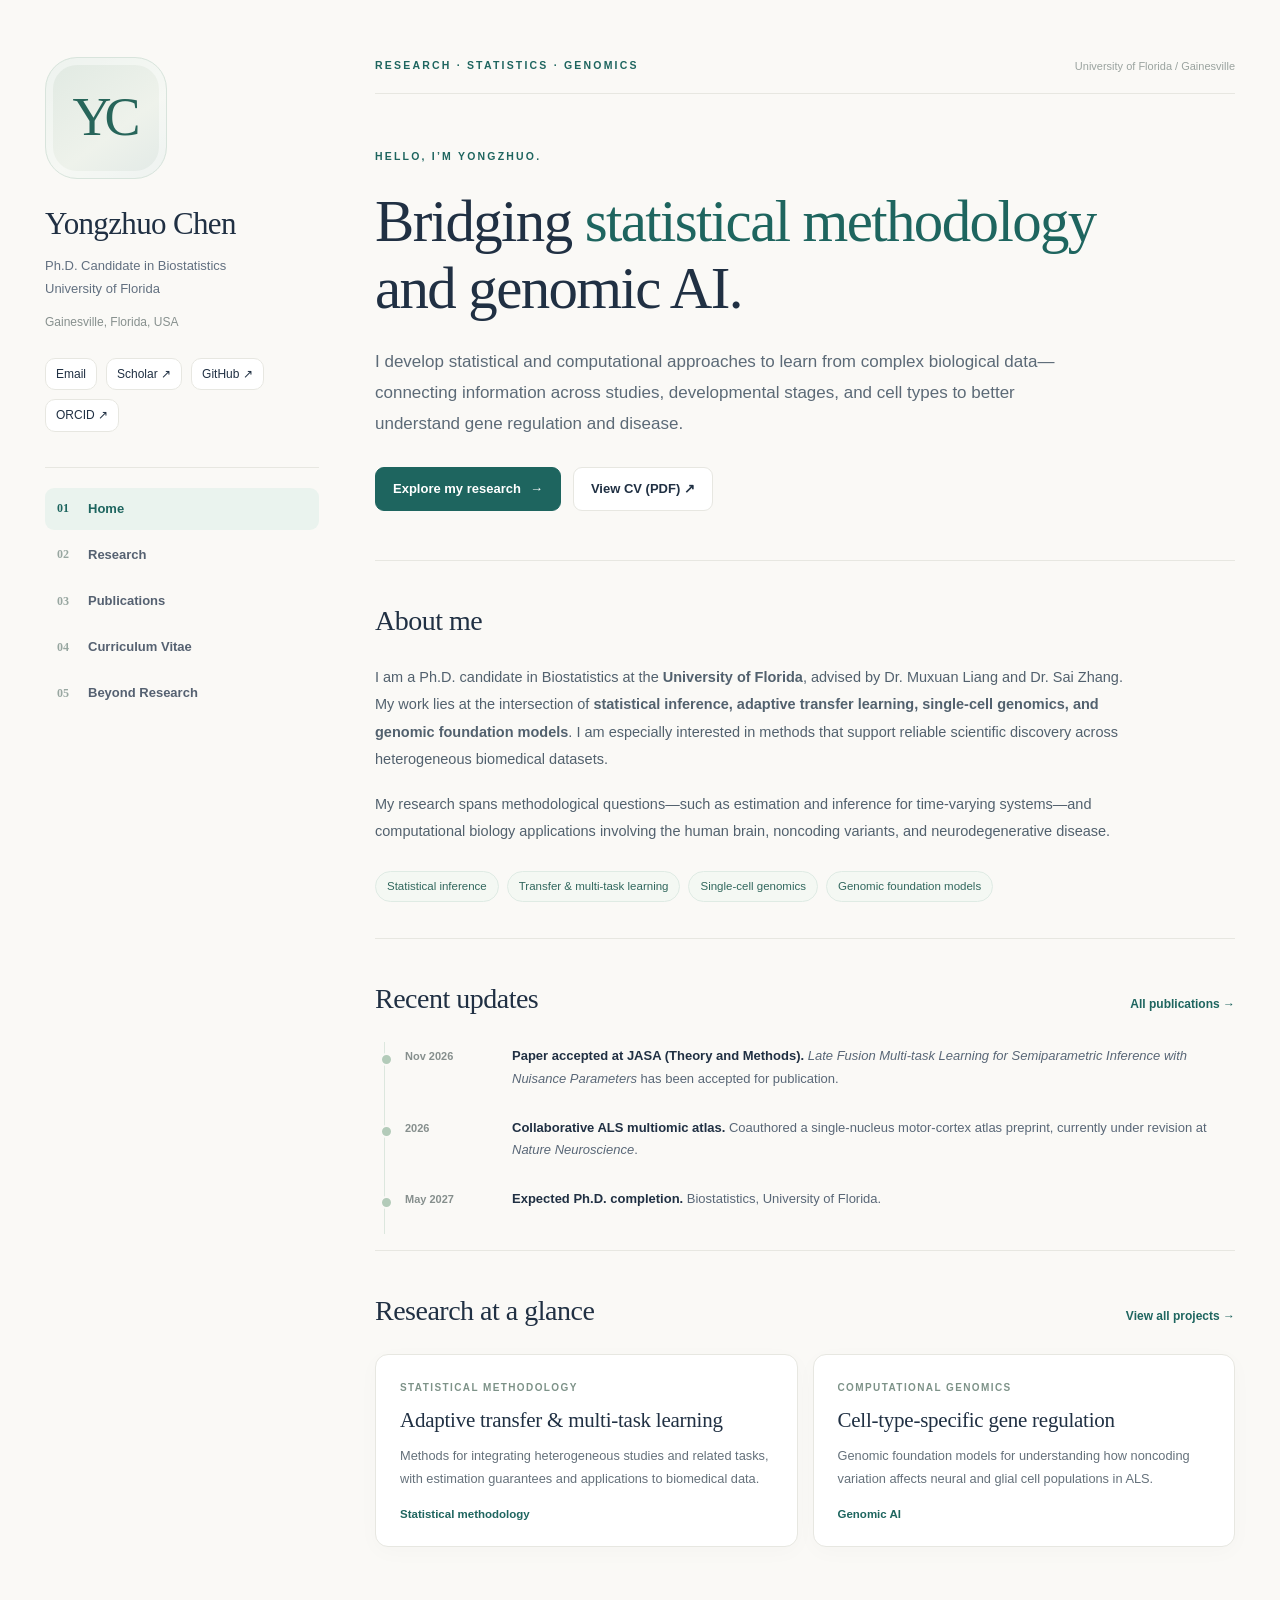
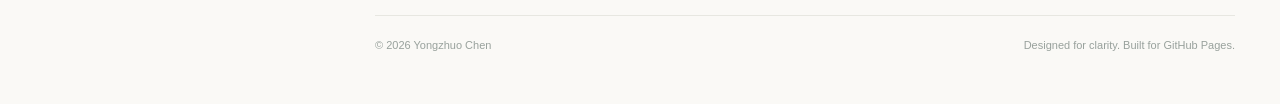
==== index.html @ 1cba3f90 "Publish Yongzhuo Chen academic homepage with research, publications, CV and beyond research" ====
<!doctype html>
<html lang="en"><head><meta charset="utf-8"><meta name="viewport" content="width=device-width, initial-scale=1">
<title>Home | Yongzhuo Chen</title><meta name="description" content="Yongzhuo Chen is a Ph.D. candidate in Biostatistics at the University of Florida, working on statistical inference, adaptive transfer learning, and genomic foundation models.">
<meta name="theme-color" content="#faf9f6"><meta property="og:title" content="Home | Yongzhuo Chen"><meta property="og:description" content="Yongzhuo Chen is a Ph.D. candidate in Biostatistics at the University of Florida, working on statistical inference, adaptive transfer learning, and genomic foundation models."><meta property="og:type" content="website">
<link rel="stylesheet" href="assets/style.css"><script defer src="assets/site.js"></script>
<link rel="icon" href="assets/favicon.svg" type="image/svg+xml">
<script type="application/ld+json">{"@context":"https://schema.org","@type":"Person","name":"Yongzhuo Chen","affiliation":{"@type":"CollegeOrUniversity","name":"University of Florida"},"jobTitle":"Ph.D. Candidate in Biostatistics","sameAs":["https://github.com/Yongzhuo-Chen","https://scholar.google.com/citations?hl=en&user=cj1ih1wAAAAJ","https://orcid.org/0009-0006-7925-9913"]}</script>
</head><body><a class="skip" href="#main">Skip to content</a><div class="site">
<aside class="sidebar"><div class="sidebar-inner"><a href="index.html" aria-label="Go to homepage" style="text-decoration:none"><div class="portrait" role="img" aria-label="YC monogram"><span>YC</span></div></a>
<h2 class="name">Yongzhuo Chen</h2><p class="role">Ph.D. Candidate in Biostatistics<br>University of Florida</p><p class="location">Gainesville, Florida, USA</p>
<div class="social"><a href="mailto:chen.yongzhuo@ufl.edu">Email</a><a href="https://scholar.google.com/citations?hl=en&user=cj1ih1wAAAAJ" target="_blank" rel="noopener noreferrer">Scholar ↗</a><a href="https://github.com/Yongzhuo-Chen" target="_blank" rel="noopener noreferrer">GitHub ↗</a><a href="https://orcid.org/0009-0006-7925-9913" target="_blank" rel="noopener noreferrer">ORCID ↗</a></div>
<nav class="nav" aria-label="Main navigation"><a href="index.html" class="active" aria-current=page><span class="num">01</span>Home</a><a href="research.html" class="" ><span class="num">02</span>Research</a><a href="publications.html" class="" ><span class="num">03</span>Publications</a><a href="cv.html" class="" ><span class="num">04</span>Curriculum Vitae</a><a href="beyond-research.html" class="" ><span class="num">05</span>Beyond Research</a></nav></div></aside>
<main id="main" class="main"><div class="topline"><span class="eyebrow">Research · Statistics · Genomics</span><small>University of Florida / Gainesville</small></div>
<header class="hero"><div class="eyebrow" style="margin-bottom:22px">HELLO, I’M YONGZHUO.</div>
<h1>Bridging <em>statistical methodology</em> and genomic AI.</h1>
<p class="lead">I develop statistical and computational approaches to learn from complex biological data—connecting information across studies, developmental stages, and cell types to better understand gene regulation and disease.</p>
<div class="buttonrow"><a class="btn primary" href="research.html">Explore my research <span aria-hidden="true">→</span></a><a class="btn" href="assets/Yongzhuo_Chen_CV.pdf" target="_blank" rel="noopener">View CV (PDF) ↗</a></div></header>
<section class="section"><div class="section-header"><h2>About me</h2></div><p class="about">I am a Ph.D. candidate in Biostatistics at the <strong>University of Florida</strong>, advised by Dr. Muxuan Liang and Dr. Sai Zhang. My work lies at the intersection of <strong>statistical inference, adaptive transfer learning, single-cell genomics, and genomic foundation models</strong>. I am especially interested in methods that support reliable scientific discovery across heterogeneous biomedical datasets.</p>
<p class="about">My research spans methodological questions—such as estimation and inference for time-varying systems—and computational biology applications involving the human brain, noncoding variants, and neurodegenerative disease.</p>
<div class="interest-tags"><span class="tag">Statistical inference</span><span class="tag">Transfer &amp; multi-task learning</span><span class="tag">Single-cell genomics</span><span class="tag">Genomic foundation models</span></div></section>
<section class="section"><div class="section-header"><h2>Recent updates</h2><a class="more" href="publications.html">All publications →</a></div>
<div class="timeline"><div class="event"><span class="date">Nov 2026</span><p><strong>Paper accepted at JASA (Theory and Methods).</strong> <em>Late Fusion Multi-task Learning for Semiparametric Inference with Nuisance Parameters</em> has been accepted for publication.</p></div>
<div class="event"><span class="date">2026</span><p><strong>Collaborative ALS multiomic atlas.</strong> Coauthored a single-nucleus motor-cortex atlas preprint, currently under revision at <em>Nature Neuroscience</em>.</p></div>
<div class="event"><span class="date">May 2027</span><p><strong>Expected Ph.D. completion.</strong> Biostatistics, University of Florida.</p></div></div></section>
<section class="section"><div class="section-header"><h2>Research at a glance</h2><a class="more" href="research.html">View all projects →</a></div><div class="project-grid"><article class="project"><div class="kicker">STATISTICAL METHODOLOGY</div><h3>Adaptive transfer &amp; multi-task learning</h3><p>Methods for integrating heterogeneous studies and related tasks, with estimation guarantees and applications to biomedical data.</p><div class="meta">Statistical methodology</div></article><article class="project"><div class="kicker">COMPUTATIONAL GENOMICS</div><h3>Cell-type-specific gene regulation</h3><p>Genomic foundation models for understanding how noncoding variation affects neural and glial cell populations in ALS.</p><div class="meta">Genomic AI</div></article></div></section>
<footer class="footer"><span>© 2026 Yongzhuo Chen</span><span>Designed for clarity. Built for GitHub Pages.</span></footer></main></div></body></html>
---- assets/style.css ----
:root{--bg:#faf9f6;--panel:#fff;--ink:#203043;--muted:#627080;--line:#e7e7e1;--accent:#1e655f;--accent-soft:#eaf3ee;--ochre:#bd8b40;--nav:#f3f5f2;--shadow:0 18px 56px rgba(27,44,56,.065)}
*{box-sizing:border-box}html{scroll-behavior:smooth}body{margin:0;background:var(--bg);color:var(--ink);font-family:Inter,-apple-system,BlinkMacSystemFont,"Segoe UI",Arial,sans-serif;font-size:15px;line-height:1.7;-webkit-font-smoothing:antialiased}a{color:var(--accent);text-decoration:none}a:hover{text-decoration:underline}a:focus-visible,button:focus-visible{outline:2px solid var(--accent);outline-offset:4px}.skip{position:absolute;top:-80px;left:12px;background:white;padding:6px;z-index:50}.skip:focus{top:12px}.site{width:min(1240px,calc(100% - 90px));margin:0 auto;display:grid;grid-template-columns:274px minmax(0,1fr);gap:56px;min-height:100vh}.sidebar{padding:57px 0 40px;position:relative}.sidebar-inner{position:sticky;top:45px}.portrait{width:122px;height:122px;border-radius:32px;display:grid;place-items:center;background:linear-gradient(144deg,#e0e9e2,#eef2eb 60%,#e1e9e6);border:1px solid #d8e4dc;box-shadow:inset 0 0 0 7px rgba(255,255,255,.42);color:#27655a;font-family:Georgia,"Times New Roman",serif;font-size:54px;letter-spacing:-7px;margin-bottom:27px}.portrait span{transform:translateX(-3px)}.name{font-family:Georgia,"Times New Roman",serif;font-size:31px;font-weight:normal;line-height:1.19;letter-spacing:-.65px;margin:0 0 12px}.role{font-size:13px;line-height:1.75;color:var(--muted);margin:0 0 12px}.location{font-size:12px;color:#87908e;margin:0 0 25px}.social{display:flex;gap:9px;flex-wrap:wrap;margin-bottom:35px}.social a{font-size:12px;display:inline-flex;align-items:center;gap:5px;color:var(--ink);border:1px solid var(--line);border-radius:10px;background:white;padding:5px 10px;transition:background .2s,border-color .2s}.social a:hover{background:var(--accent-soft);border-color:#bed6c9;text-decoration:none}.nav{border-top:1px solid var(--line);padding-top:20px;display:flex;flex-direction:column;gap:4px}.nav a{color:#556171;font-size:13px;font-weight:550;display:flex;align-items:center;gap:12px;padding:10px 12px;border-radius:9px;transition:all .2s}.nav a:hover{background:#eff2ed;text-decoration:none;color:var(--accent)}.nav a.active{background:var(--accent-soft);color:var(--accent);font-weight:700}.nav .num{font-family:Georgia,serif;font-size:12px;color:#98a7a1;min-width:19px}.nav a.active .num{color:var(--accent)}.main{min-width:0;padding:57px 0 50px}.topline{display:flex;align-items:center;justify-content:space-between;border-bottom:1px solid var(--line);padding-bottom:17px;margin-bottom:54px;gap:15px}.eyebrow{font-size:10.5px;font-weight:750;letter-spacing:2.2px;text-transform:uppercase;color:var(--accent)}.topline small{font-size:11px;color:#9aa39f}.hero{padding-bottom:49px}.hero h1,.page-title{font-family:Georgia,"Times New Roman",serif;font-size:clamp(38px,4.6vw,59px);line-height:1.14;letter-spacing:-1.6px;font-weight:normal;margin:0 0 25px;max-width:790px}.hero h1 em{font-style:normal;color:var(--accent)}.lead{font-size:17px;line-height:1.82;color:#5c6a77;max-width:720px;margin:0 0 27px}.buttonrow{display:flex;align-items:center;flex-wrap:wrap;gap:12px}.btn{display:inline-flex;align-items:center;justify-content:center;gap:9px;font-size:13px;font-weight:650;border:1px solid var(--line);border-radius:9px;padding:10px 17px;background:white;color:var(--ink);transition:all .2s}.btn.primary{background:var(--accent);border-color:var(--accent);color:white}.btn:hover{text-decoration:none;transform:translateY(-1px);box-shadow:0 6px 22px rgba(0,0,0,.08)}.section{padding:42px 0 16px;border-top:1px solid var(--line)}.section-header{display:flex;align-items:baseline;justify-content:space-between;gap:16px;margin-bottom:26px}.section h2,.section-header h2{font-family:Georgia,serif;font-size:28px;line-height:1.25;letter-spacing:-.5px;font-weight:normal;margin:0}.section-header .more{font-size:12px;font-weight:650;white-space:nowrap}.about{max-width:760px;color:#52616e;font-size:14.5px;line-height:1.9;margin:0 0 17px}.interest-tags{display:flex;flex-wrap:wrap;gap:8px;margin:25px 0 20px}.tag{display:inline-block;padding:5px 11px;border:1px solid #dfebe4;border-radius:25px;font-size:11.5px;color:#31675d;background:#f4f8f3}.timeline{border-left:1px solid #dce7de;margin-left:9px}.event{display:grid;grid-template-columns:90px 1fr;gap:17px;padding:3px 0 24px 20px;position:relative}.event:before{content:'';position:absolute;left:-5px;top:11px;width:9px;height:9px;border-radius:50%;background:#b3cbb9;border:2px solid var(--bg)}.date{font-size:11px;font-weight:650;color:#868f8d;padding-top:2px}.event p{font-size:13px;line-height:1.7;color:#596777;margin:0}.event strong{color:var(--ink);font-weight:650}.project-grid{display:grid;grid-template-columns:repeat(2,minmax(0,1fr));gap:15px}.project{background:var(--panel);border:1px solid var(--line);border-radius:13px;padding:24px 24px 21px;box-shadow:0 5px 22px rgba(29,50,45,.025);transition:transform .2s,border-color .2s}.project:hover{transform:translateY(-2px);border-color:#bdcfc2}.project .kicker{font-size:10px;letter-spacing:1.4px;font-weight:750;text-transform:uppercase;color:#7d9288;margin-bottom:11px}.project h3{font-family:Georgia,serif;font-size:21px;letter-spacing:-.25px;font-weight:normal;line-height:1.33;margin:0 0 10px}.project p{font-size:12.8px;color:#65717b;line-height:1.77;margin:0 0 15px}.project .meta{font-size:11.5px;color:var(--accent);font-weight:600}.page-heading{padding-bottom:35px}.page-title{margin:0 0 13px}.page-intro{font-size:15px;line-height:1.85;color:#667480;max-width:700px;margin:0}.pub-list{display:flex;flex-direction:column;gap:14px;margin-top:5px}.pub{padding:23px 24px;background:#fff;border:1px solid var(--line);border-radius:12px;display:grid;grid-template-columns:49px 1fr;gap:14px}.pub .year{font-size:12px;color:#81918a;font-weight:750;padding-top:4px}.pub h3{font-size:16px;line-height:1.48;font-weight:650;margin:0 0 6px;color:var(--ink)}.pub p{font-size:12.8px;line-height:1.65;color:#6c7983;margin:0 0 12px}.links{display:flex;gap:12px;flex-wrap:wrap}.links a{font-size:11.5px;font-weight:700}.badge{font-size:10px;color:#3e7568;background:#eef5ef;padding:3px 9px;border-radius:25px;white-space:nowrap;display:inline-block;margin-left:5px}.subhead{font-size:11px;text-transform:uppercase;letter-spacing:1.65px;font-weight:700;color:#8c9a92;margin:30px 0 15px}.cv-frame{width:100%;min-height:900px;border:1px solid var(--line);border-radius:11px;background:#fff}.info-grid{display:grid;grid-template-columns:1fr 1fr;gap:12px;margin-top:25px}.info-item{padding:20px;border:1px solid var(--line);border-radius:10px;background:#fff}.info-item strong{display:block;font-size:13px;margin-bottom:4px}.info-item span{font-size:12px;line-height:1.7;color:var(--muted)}.empty-card{background:#fff;border:1px solid var(--line);padding:40px;border-radius:15px;max-width:660px}.empty-card h2{font:normal 30px Georgia,serif;margin:0 0 11px}.empty-card p{margin:0;color:var(--muted);font-size:14px;line-height:1.85}.quiet-grid{display:grid;grid-template-columns:repeat(3,1fr);gap:14px;margin-top:25px}.quiet{border:1px dashed #d7dfd7;padding:23px 18px;background:#fcfcf9;border-radius:13px}.quiet .symbol{font-family:Georgia,serif;font-size:27px;color:#92a79a}.quiet h3{margin:8px 0 5px;font-size:14px}.quiet p{margin:0;font-size:12px;color:#89938e}.footer{border-top:1px solid var(--line);margin-top:52px;padding-top:20px;display:flex;justify-content:space-between;gap:12px;flex-wrap:wrap;color:#98a19c;font-size:11px}.note{font-size:12px;color:#8b9690}.mobile-nav{display:none} @media(max-width:1060px){.site{width:min(100% - 52px,1050px);grid-template-columns:238px minmax(0,1fr);gap:34px}.project-grid{grid-template-columns:1fr}.hero h1{font-size:45px}.event{grid-template-columns:65px 1fr}}@media(max-width:700px){.site{display:block;width:calc(100% - 38px)}.sidebar{padding:25px 0 12px}.sidebar-inner{position:static}.portrait{width:66px;height:66px;border-radius:19px;font-size:31px;letter-spacing:-4px;margin:0 17px 0 0;float:left}.name{font-size:25px;margin:2px 0 5px}.role{font-size:12px;line-height:1.5;margin:0}.location{display:none}.social{margin:18px 0 12px;gap:6px}.social a{font-size:11px;padding:3px 8px}.nav{border-top:1px solid var(--line);padding-top:9px;display:flex;flex-direction:row;gap:2px;overflow-x:auto;scrollbar-width:none;margin:0 -5px}.nav a{white-space:nowrap;padding:8px 9px;font-size:12px}.nav .num{display:none}.main{padding:20px 0 30px}.topline{margin-bottom:30px;padding-bottom:13px}.topline small{display:none}.hero h1,.page-title{font-size:38px}.lead{font-size:15px}.hero{padding-bottom:30px}.section{padding-top:30px}.section h2,.section-header h2{font-size:26px}.pub{grid-template-columns:1fr;gap:6px;padding:19px}.info-grid,.quiet-grid{grid-template-columns:1fr}.event{grid-template-columns:60px 1fr;gap:12px;padding-left:13px}.cv-frame{min-height:540px}}
@media(prefers-reduced-motion:reduce){html{scroll-behavior:auto}*,*:before,*:after{transition:none!important;animation:none!important}}
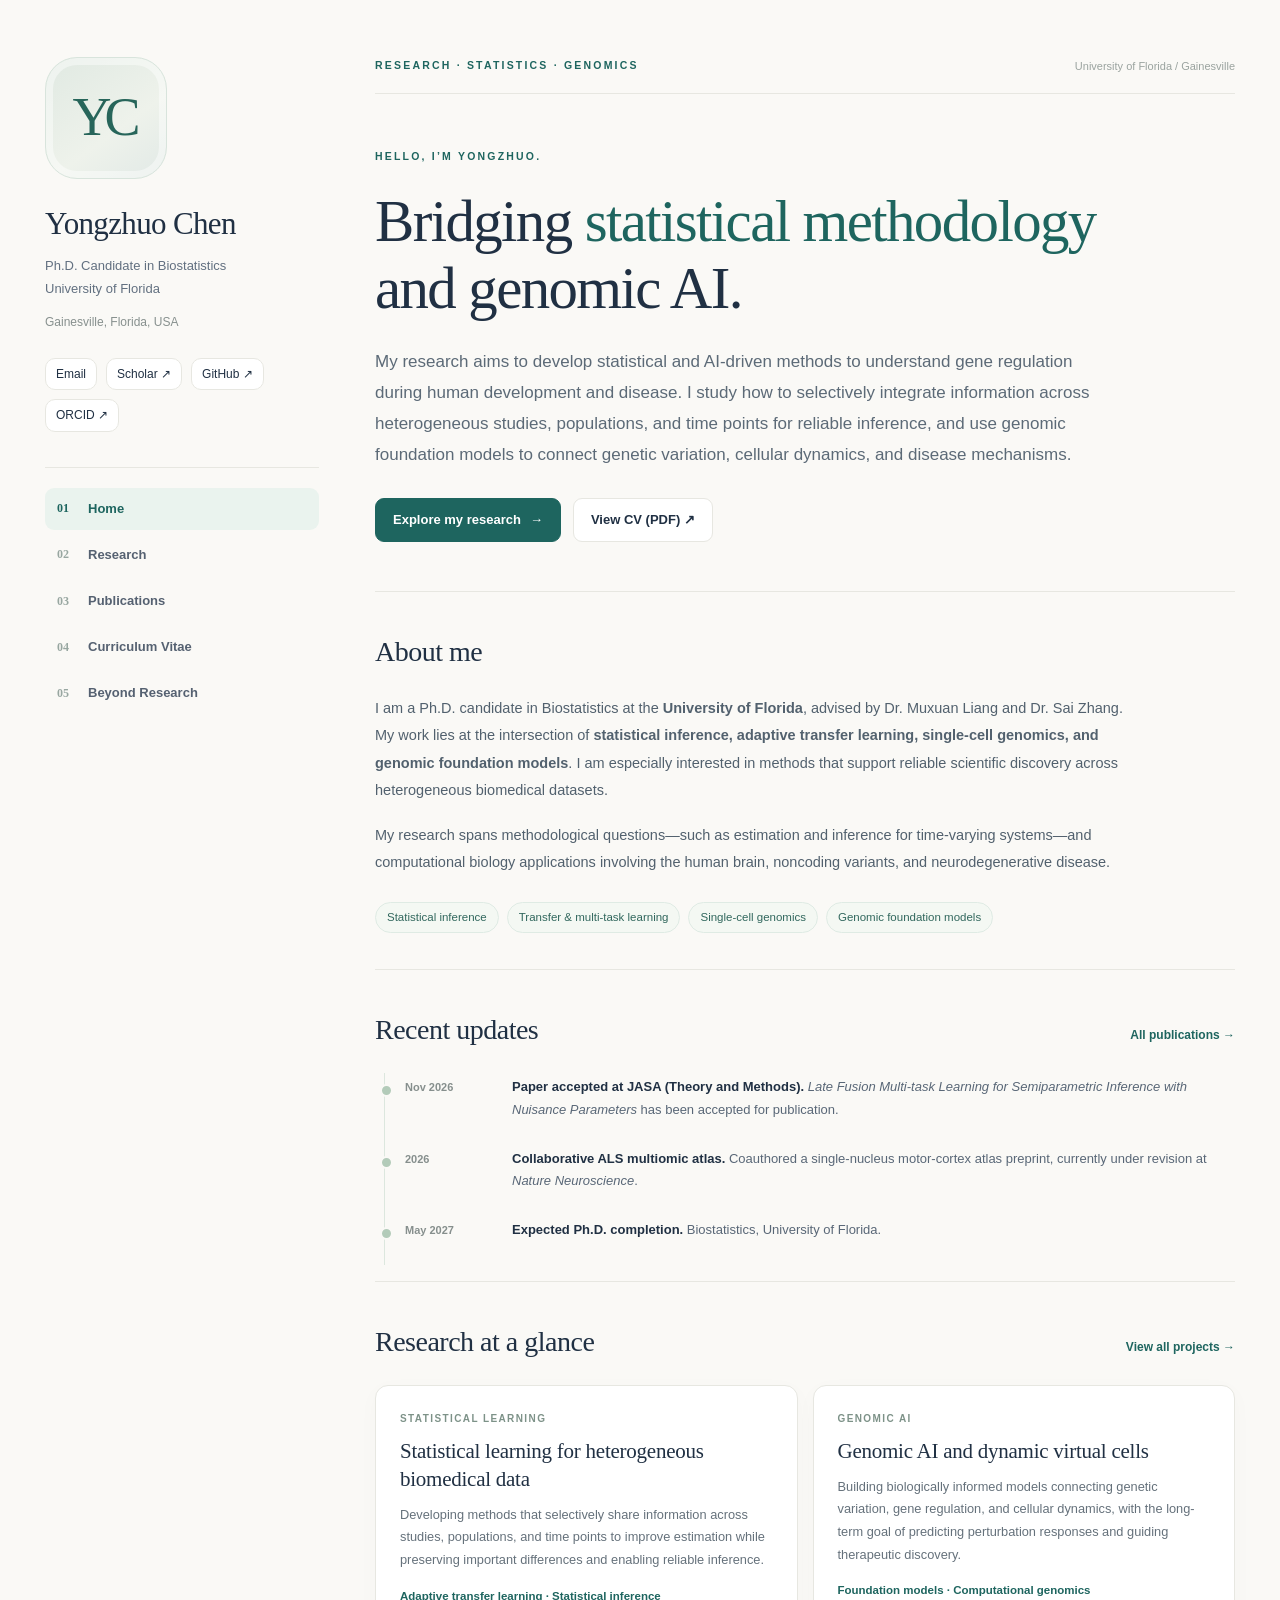
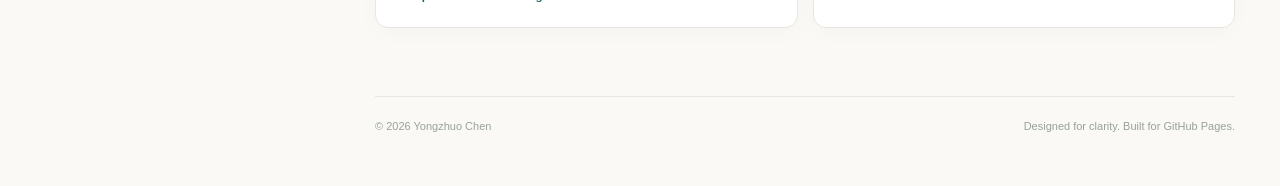
==== commit 47a8f4c2: "Align academic website research narrative with long-term research goals" ====
--- a/index.html
+++ b/index.html
@@ -13,7 +13,7 @@
 <main id="main" class="main"><div class="topline"><span class="eyebrow">Research · Statistics · Genomics</span><small>University of Florida / Gainesville</small></div>
 <header class="hero"><div class="eyebrow" style="margin-bottom:22px">HELLO, I’M YONGZHUO.</div>
 <h1>Bridging <em>statistical methodology</em> and genomic AI.</h1>
-<p class="lead">I develop statistical and computational approaches to learn from complex biological data—connecting information across studies, developmental stages, and cell types to better understand gene regulation and disease.</p>
+<p class="lead">My research aims to develop statistical and AI-driven methods to understand gene regulation during human development and disease. I study how to selectively integrate information across heterogeneous studies, populations, and time points for reliable inference, and use genomic foundation models to connect genetic variation, cellular dynamics, and disease mechanisms.</p>
 <div class="buttonrow"><a class="btn primary" href="research.html">Explore my research <span aria-hidden="true">→</span></a><a class="btn" href="assets/Yongzhuo_Chen_CV.pdf" target="_blank" rel="noopener">View CV (PDF) ↗</a></div></header>
 <section class="section"><div class="section-header"><h2>About me</h2></div><p class="about">I am a Ph.D. candidate in Biostatistics at the <strong>University of Florida</strong>, advised by Dr. Muxuan Liang and Dr. Sai Zhang. My work lies at the intersection of <strong>statistical inference, adaptive transfer learning, single-cell genomics, and genomic foundation models</strong>. I am especially interested in methods that support reliable scientific discovery across heterogeneous biomedical datasets.</p>
 <p class="about">My research spans methodological questions—such as estimation and inference for time-varying systems—and computational biology applications involving the human brain, noncoding variants, and neurodegenerative disease.</p>
@@ -22,5 +22,5 @@
 <div class="timeline"><div class="event"><span class="date">Nov 2026</span><p><strong>Paper accepted at JASA (Theory and Methods).</strong> <em>Late Fusion Multi-task Learning for Semiparametric Inference with Nuisance Parameters</em> has been accepted for publication.</p></div>
 <div class="event"><span class="date">2026</span><p><strong>Collaborative ALS multiomic atlas.</strong> Coauthored a single-nucleus motor-cortex atlas preprint, currently under revision at <em>Nature Neuroscience</em>.</p></div>
 <div class="event"><span class="date">May 2027</span><p><strong>Expected Ph.D. completion.</strong> Biostatistics, University of Florida.</p></div></div></section>
-<section class="section"><div class="section-header"><h2>Research at a glance</h2><a class="more" href="research.html">View all projects →</a></div><div class="project-grid"><article class="project"><div class="kicker">STATISTICAL METHODOLOGY</div><h3>Adaptive transfer &amp; multi-task learning</h3><p>Methods for integrating heterogeneous studies and related tasks, with estimation guarantees and applications to biomedical data.</p><div class="meta">Statistical methodology</div></article><article class="project"><div class="kicker">COMPUTATIONAL GENOMICS</div><h3>Cell-type-specific gene regulation</h3><p>Genomic foundation models for understanding how noncoding variation affects neural and glial cell populations in ALS.</p><div class="meta">Genomic AI</div></article></div></section>
+<section class="section"><div class="section-header"><h2>Research at a glance</h2><a class="more" href="research.html">View all projects →</a></div><div class="project-grid"><article class="project"><div class="kicker">STATISTICAL LEARNING</div><h3>Statistical learning for heterogeneous biomedical data</h3><p>Developing methods that selectively share information across studies, populations, and time points to improve estimation while preserving important differences and enabling reliable inference.</p><div class="meta">Adaptive transfer learning · Statistical inference</div></article><article class="project"><div class="kicker">GENOMIC AI</div><h3>Genomic AI and dynamic virtual cells</h3><p>Building biologically informed models connecting genetic variation, gene regulation, and cellular dynamics, with the long-term goal of predicting perturbation responses and guiding therapeutic discovery.</p><div class="meta">Foundation models · Computational genomics</div></article></div></section>
 <footer class="footer"><span>© 2026 Yongzhuo Chen</span><span>Designed for clarity. Built for GitHub Pages.</span></footer></main></div></body></html>
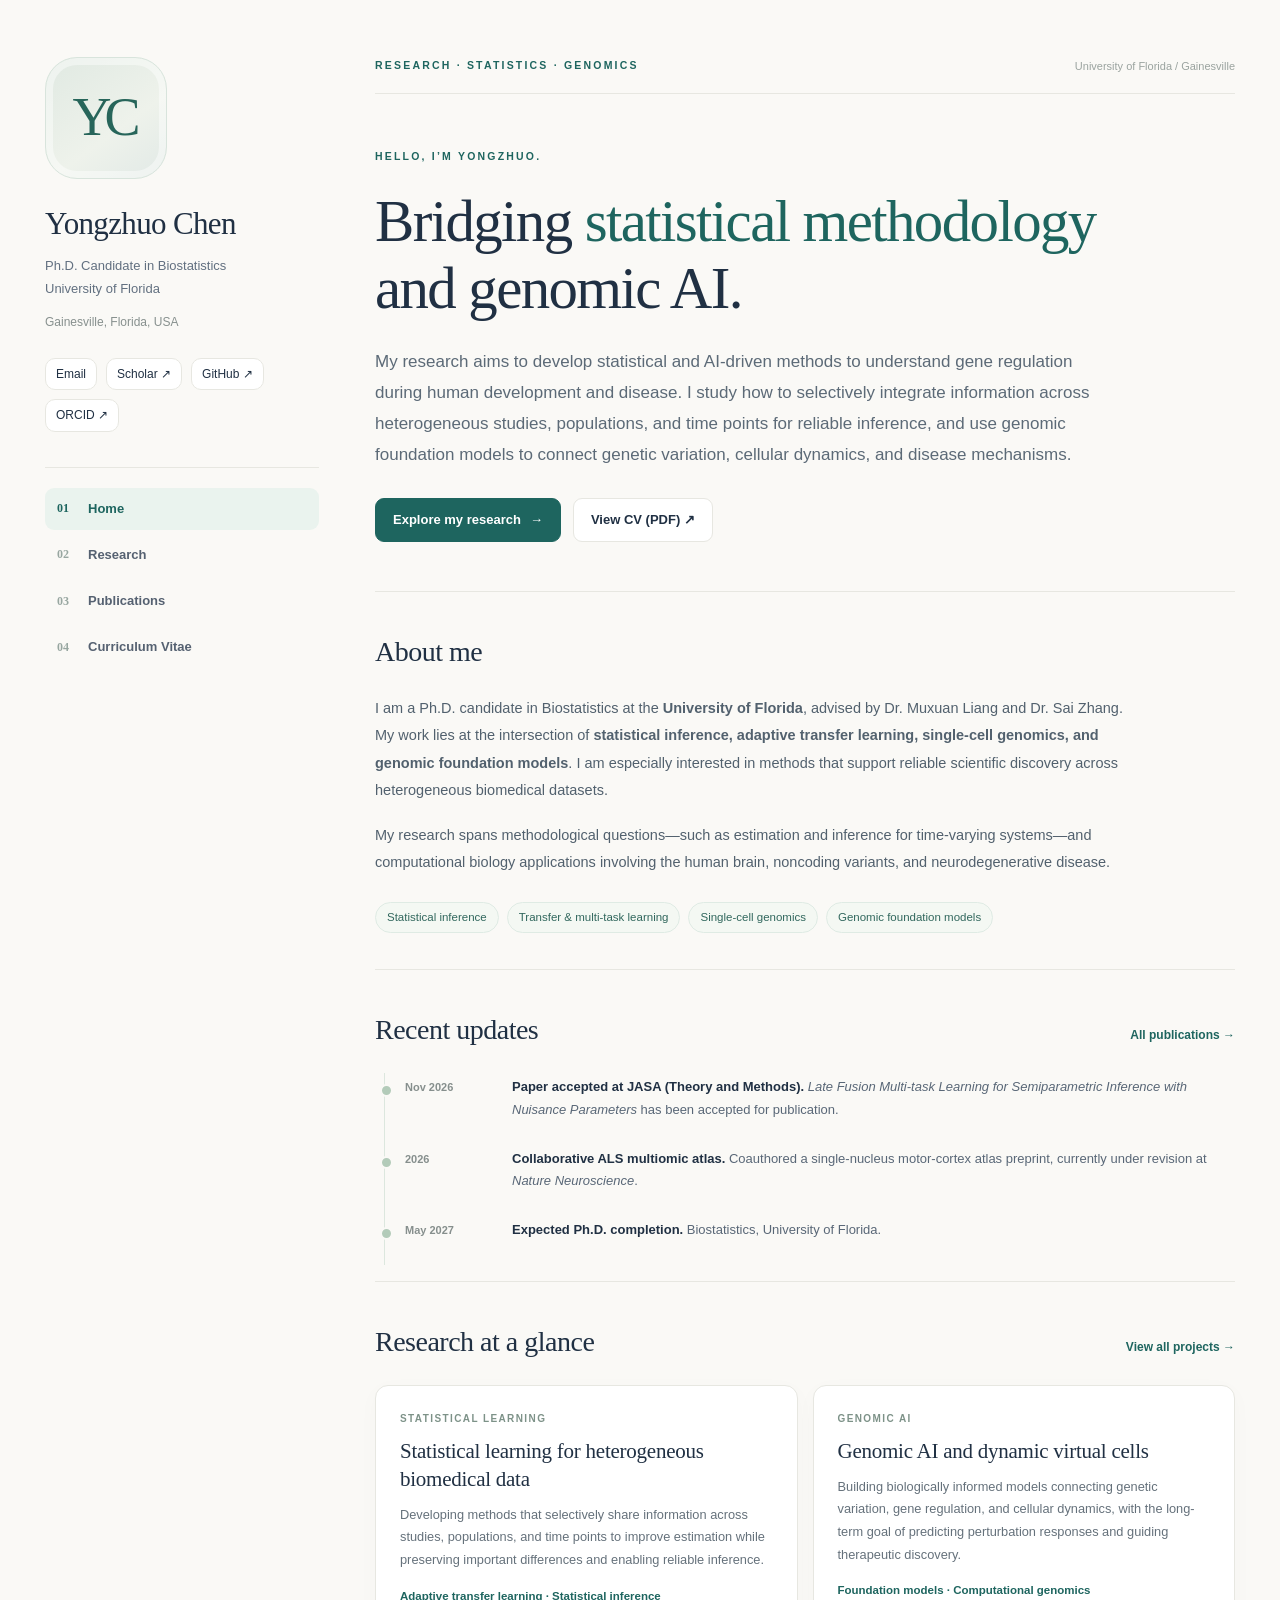
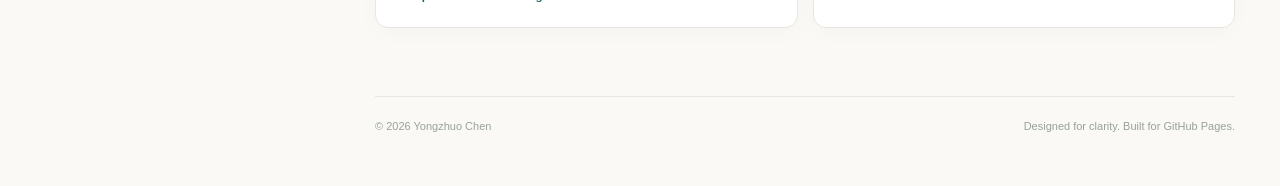
==== commit c38f3492: "Remove Beyond Research page from site navigation" ====
--- a/index.html
+++ b/index.html
@@ -9,7 +9,7 @@
 <aside class="sidebar"><div class="sidebar-inner"><a href="index.html" aria-label="Go to homepage" style="text-decoration:none"><div class="portrait" role="img" aria-label="YC monogram"><span>YC</span></div></a>
 <h2 class="name">Yongzhuo Chen</h2><p class="role">Ph.D. Candidate in Biostatistics<br>University of Florida</p><p class="location">Gainesville, Florida, USA</p>
 <div class="social"><a href="mailto:chen.yongzhuo@ufl.edu">Email</a><a href="https://scholar.google.com/citations?hl=en&user=cj1ih1wAAAAJ" target="_blank" rel="noopener noreferrer">Scholar ↗</a><a href="https://github.com/Yongzhuo-Chen" target="_blank" rel="noopener noreferrer">GitHub ↗</a><a href="https://orcid.org/0009-0006-7925-9913" target="_blank" rel="noopener noreferrer">ORCID ↗</a></div>
-<nav class="nav" aria-label="Main navigation"><a href="index.html" class="active" aria-current=page><span class="num">01</span>Home</a><a href="research.html" class="" ><span class="num">02</span>Research</a><a href="publications.html" class="" ><span class="num">03</span>Publications</a><a href="cv.html" class="" ><span class="num">04</span>Curriculum Vitae</a><a href="beyond-research.html" class="" ><span class="num">05</span>Beyond Research</a></nav></div></aside>
+<nav class="nav" aria-label="Main navigation"><a href="index.html" class="active" aria-current=page><span class="num">01</span>Home</a><a href="research.html" class="" ><span class="num">02</span>Research</a><a href="publications.html" class="" ><span class="num">03</span>Publications</a><a href="cv.html" class="" ><span class="num">04</span>Curriculum Vitae</a></nav></div></aside>
 <main id="main" class="main"><div class="topline"><span class="eyebrow">Research · Statistics · Genomics</span><small>University of Florida / Gainesville</small></div>
 <header class="hero"><div class="eyebrow" style="margin-bottom:22px">HELLO, I’M YONGZHUO.</div>
 <h1>Bridging <em>statistical methodology</em> and genomic AI.</h1>
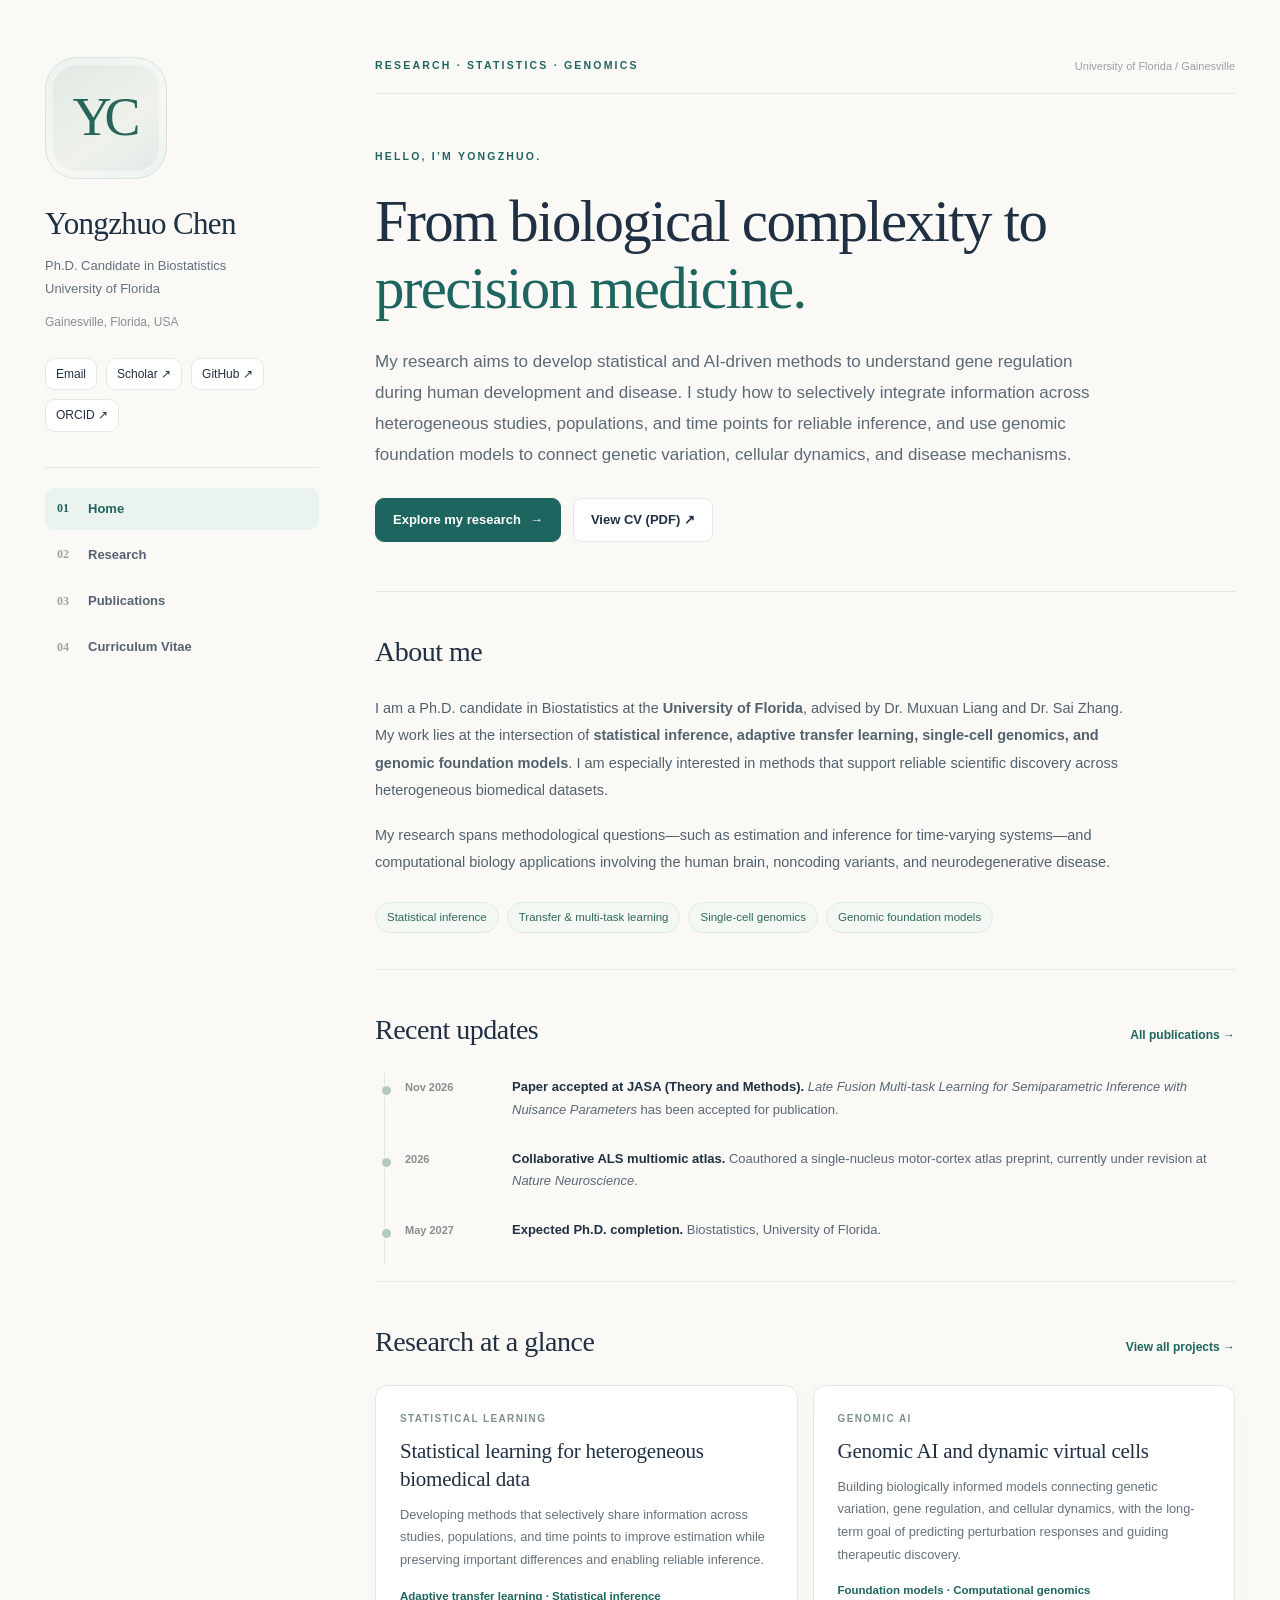
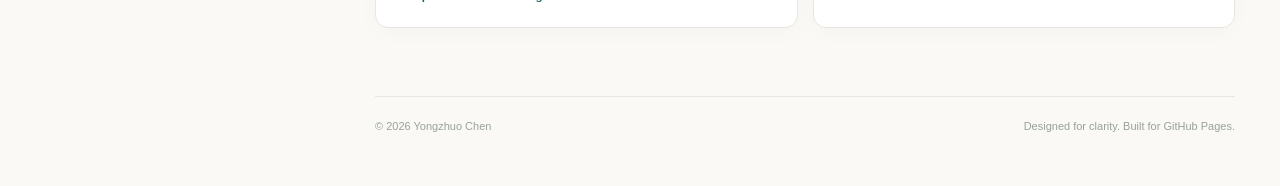
==== commit 90edbf1c: "Make homepage headline emphasize long-term precision medicine goal" ====
--- a/index.html
+++ b/index.html
@@ -12,7 +12,7 @@
 <nav class="nav" aria-label="Main navigation"><a href="index.html" class="active" aria-current=page><span class="num">01</span>Home</a><a href="research.html" class="" ><span class="num">02</span>Research</a><a href="publications.html" class="" ><span class="num">03</span>Publications</a><a href="cv.html" class="" ><span class="num">04</span>Curriculum Vitae</a></nav></div></aside>
 <main id="main" class="main"><div class="topline"><span class="eyebrow">Research · Statistics · Genomics</span><small>University of Florida / Gainesville</small></div>
 <header class="hero"><div class="eyebrow" style="margin-bottom:22px">HELLO, I’M YONGZHUO.</div>
-<h1>Bridging <em>statistical methodology</em> and genomic AI.</h1>
+<h1>From biological complexity to <em>precision medicine.</em></h1>
 <p class="lead">My research aims to develop statistical and AI-driven methods to understand gene regulation during human development and disease. I study how to selectively integrate information across heterogeneous studies, populations, and time points for reliable inference, and use genomic foundation models to connect genetic variation, cellular dynamics, and disease mechanisms.</p>
 <div class="buttonrow"><a class="btn primary" href="research.html">Explore my research <span aria-hidden="true">→</span></a><a class="btn" href="assets/Yongzhuo_Chen_CV.pdf" target="_blank" rel="noopener">View CV (PDF) ↗</a></div></header>
 <section class="section"><div class="section-header"><h2>About me</h2></div><p class="about">I am a Ph.D. candidate in Biostatistics at the <strong>University of Florida</strong>, advised by Dr. Muxuan Liang and Dr. Sai Zhang. My work lies at the intersection of <strong>statistical inference, adaptive transfer learning, single-cell genomics, and genomic foundation models</strong>. I am especially interested in methods that support reliable scientific discovery across heterogeneous biomedical datasets.</p>
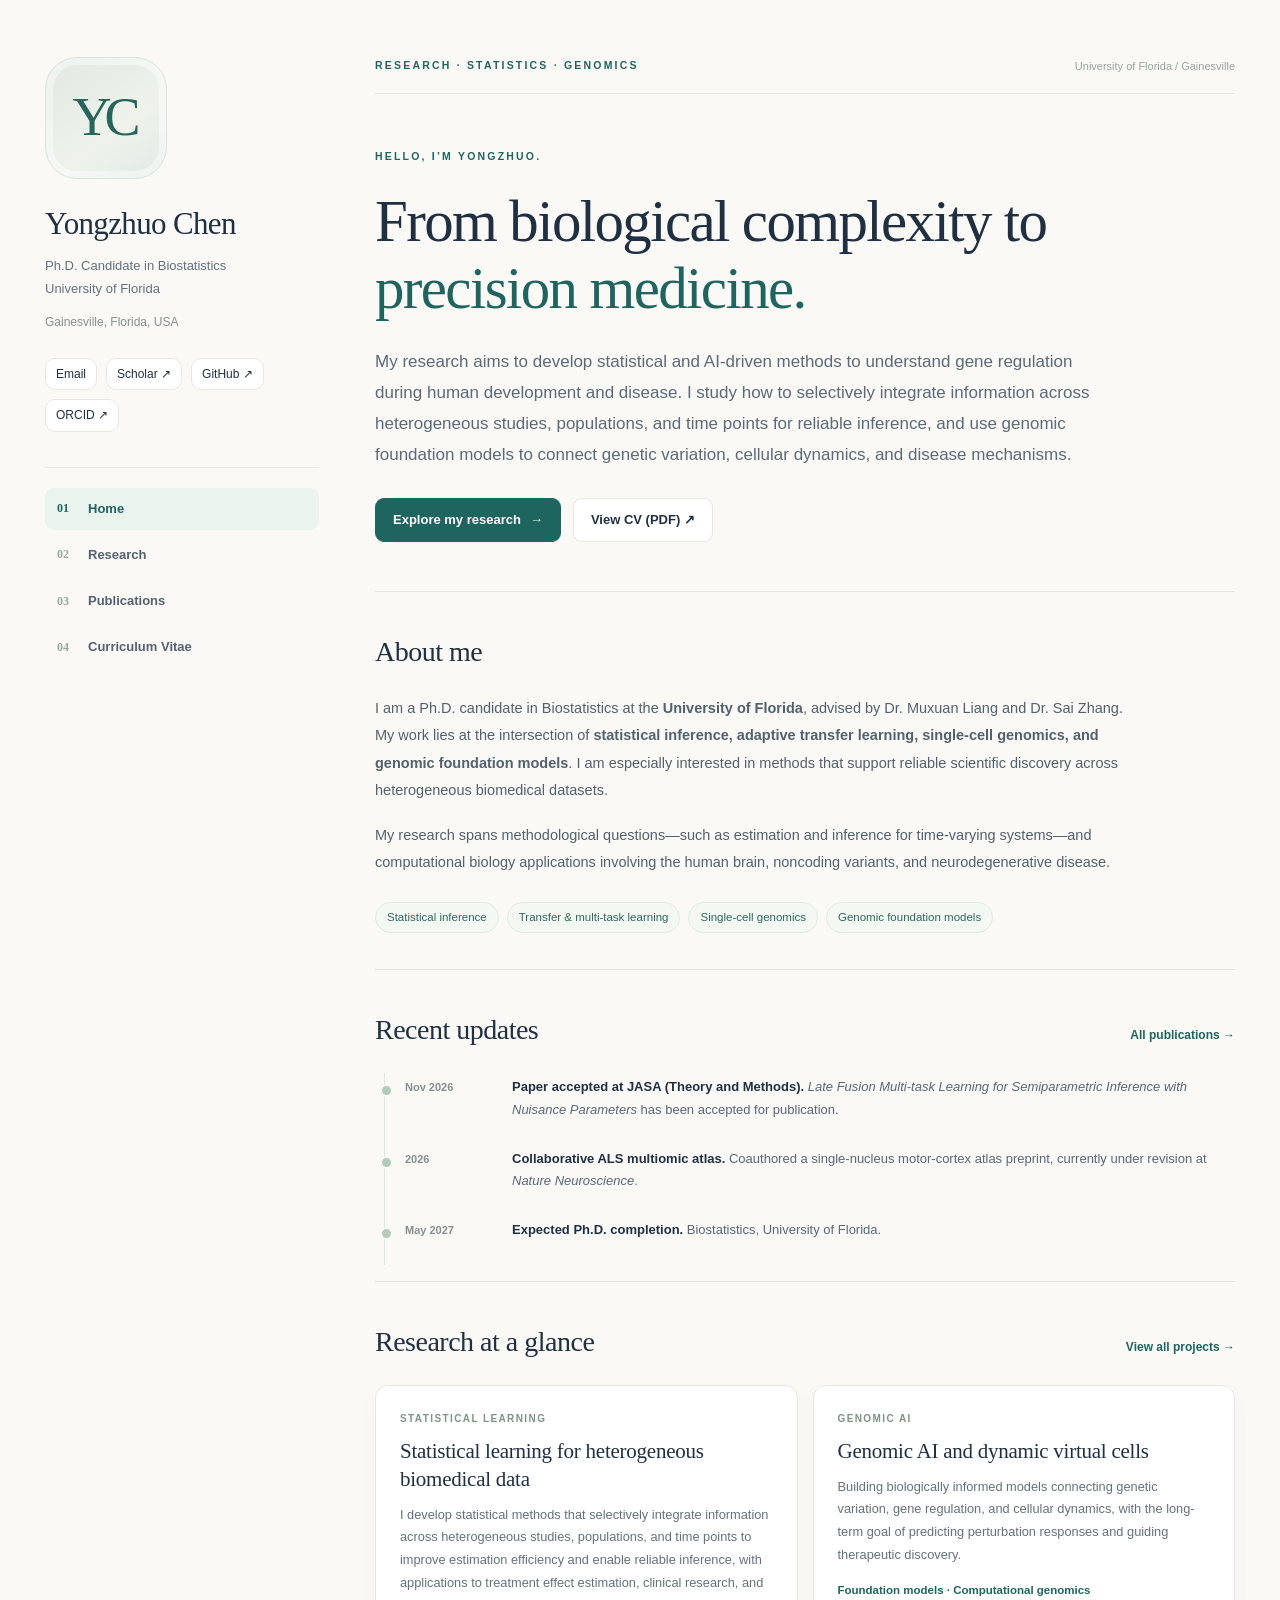
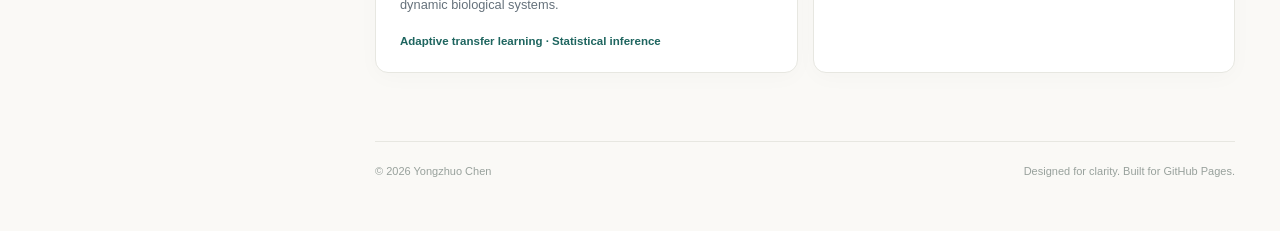
==== commit fb72739a: "Highlight treatment effect estimation and clinical research in statistical learning focus" ====
--- a/index.html
+++ b/index.html
@@ -22,5 +22,5 @@
 <div class="timeline"><div class="event"><span class="date">Nov 2026</span><p><strong>Paper accepted at JASA (Theory and Methods).</strong> <em>Late Fusion Multi-task Learning for Semiparametric Inference with Nuisance Parameters</em> has been accepted for publication.</p></div>
 <div class="event"><span class="date">2026</span><p><strong>Collaborative ALS multiomic atlas.</strong> Coauthored a single-nucleus motor-cortex atlas preprint, currently under revision at <em>Nature Neuroscience</em>.</p></div>
 <div class="event"><span class="date">May 2027</span><p><strong>Expected Ph.D. completion.</strong> Biostatistics, University of Florida.</p></div></div></section>
-<section class="section"><div class="section-header"><h2>Research at a glance</h2><a class="more" href="research.html">View all projects →</a></div><div class="project-grid"><article class="project"><div class="kicker">STATISTICAL LEARNING</div><h3>Statistical learning for heterogeneous biomedical data</h3><p>Developing methods that selectively share information across studies, populations, and time points to improve estimation while preserving important differences and enabling reliable inference.</p><div class="meta">Adaptive transfer learning · Statistical inference</div></article><article class="project"><div class="kicker">GENOMIC AI</div><h3>Genomic AI and dynamic virtual cells</h3><p>Building biologically informed models connecting genetic variation, gene regulation, and cellular dynamics, with the long-term goal of predicting perturbation responses and guiding therapeutic discovery.</p><div class="meta">Foundation models · Computational genomics</div></article></div></section>
+<section class="section"><div class="section-header"><h2>Research at a glance</h2><a class="more" href="research.html">View all projects →</a></div><div class="project-grid"><article class="project"><div class="kicker">STATISTICAL LEARNING</div><h3>Statistical learning for heterogeneous biomedical data</h3><p>I develop statistical methods that selectively integrate information across heterogeneous studies, populations, and time points to improve estimation efficiency and enable reliable inference, with applications to treatment effect estimation, clinical research, and dynamic biological systems.</p><div class="meta">Adaptive transfer learning · Statistical inference</div></article><article class="project"><div class="kicker">GENOMIC AI</div><h3>Genomic AI and dynamic virtual cells</h3><p>Building biologically informed models connecting genetic variation, gene regulation, and cellular dynamics, with the long-term goal of predicting perturbation responses and guiding therapeutic discovery.</p><div class="meta">Foundation models · Computational genomics</div></article></div></section>
 <footer class="footer"><span>© 2026 Yongzhuo Chen</span><span>Designed for clarity. Built for GitHub Pages.</span></footer></main></div></body></html>
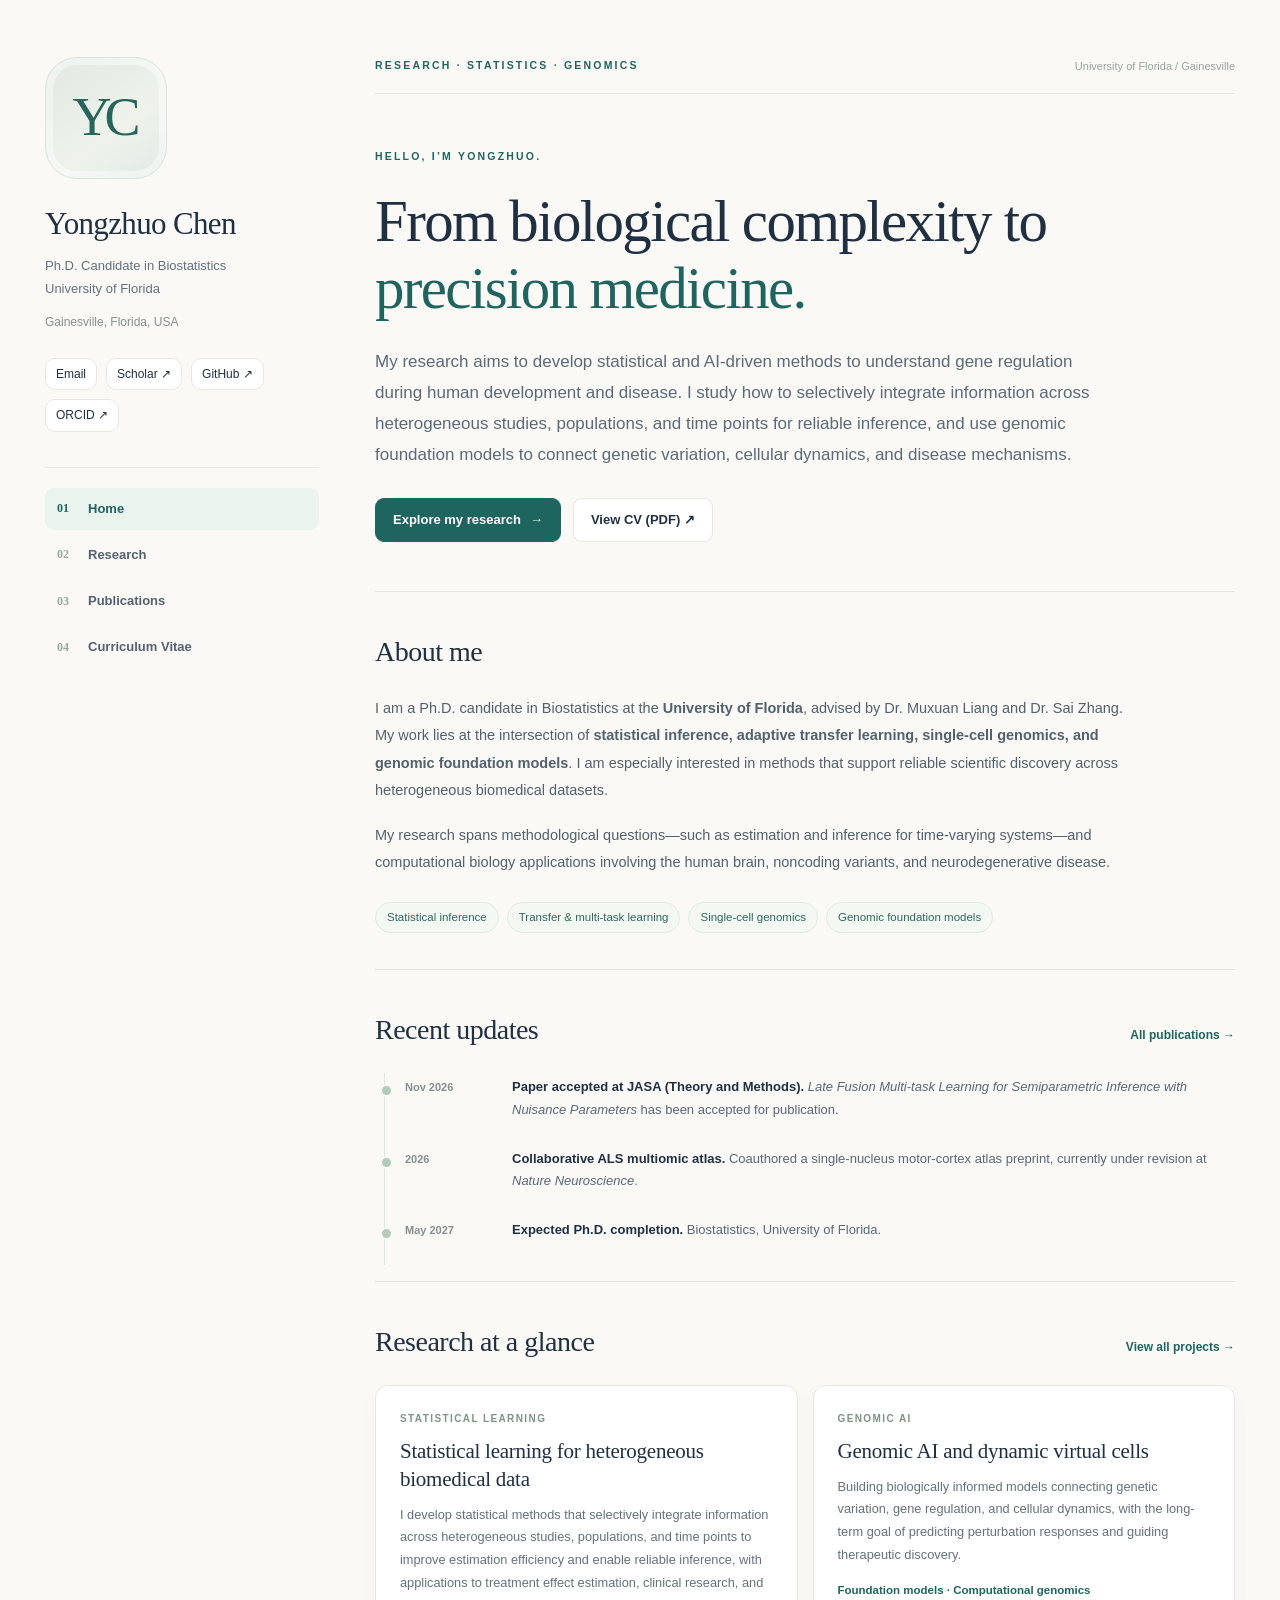
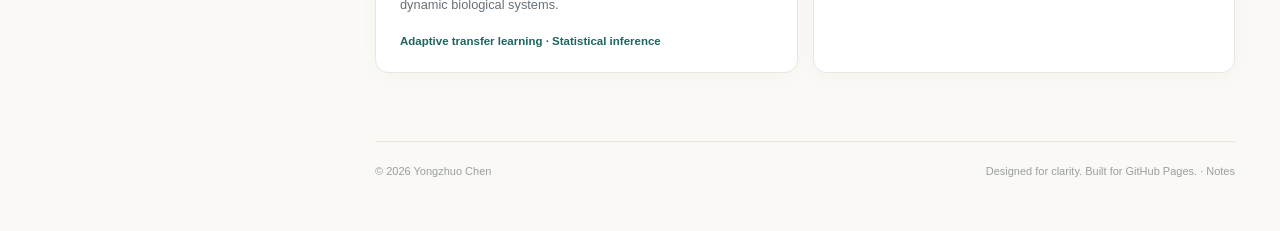
==== commit d9b855fe: "Link personal reading note quietly in homepage footer" ====
--- a/index.html
+++ b/index.html
@@ -23,4 +23,4 @@
 <div class="event"><span class="date">2026</span><p><strong>Collaborative ALS multiomic atlas.</strong> Coauthored a single-nucleus motor-cortex atlas preprint, currently under revision at <em>Nature Neuroscience</em>.</p></div>
 <div class="event"><span class="date">May 2027</span><p><strong>Expected Ph.D. completion.</strong> Biostatistics, University of Florida.</p></div></div></section>
 <section class="section"><div class="section-header"><h2>Research at a glance</h2><a class="more" href="research.html">View all projects →</a></div><div class="project-grid"><article class="project"><div class="kicker">STATISTICAL LEARNING</div><h3>Statistical learning for heterogeneous biomedical data</h3><p>I develop statistical methods that selectively integrate information across heterogeneous studies, populations, and time points to improve estimation efficiency and enable reliable inference, with applications to treatment effect estimation, clinical research, and dynamic biological systems.</p><div class="meta">Adaptive transfer learning · Statistical inference</div></article><article class="project"><div class="kicker">GENOMIC AI</div><h3>Genomic AI and dynamic virtual cells</h3><p>Building biologically informed models connecting genetic variation, gene regulation, and cellular dynamics, with the long-term goal of predicting perturbation responses and guiding therapeutic discovery.</p><div class="meta">Foundation models · Computational genomics</div></article></div></section>
-<footer class="footer"><span>© 2026 Yongzhuo Chen</span><span>Designed for clarity. Built for GitHub Pages.</span></footer></main></div></body></html>+<footer class="footer"><span>© 2026 Yongzhuo Chen</span><span>Designed for clarity. Built for GitHub Pages. <span aria-hidden="true">·</span> <a href="notes/hongloumeng.html" style="color:inherit;font-weight:normal">Notes</a></span></footer></main></div></body></html>
